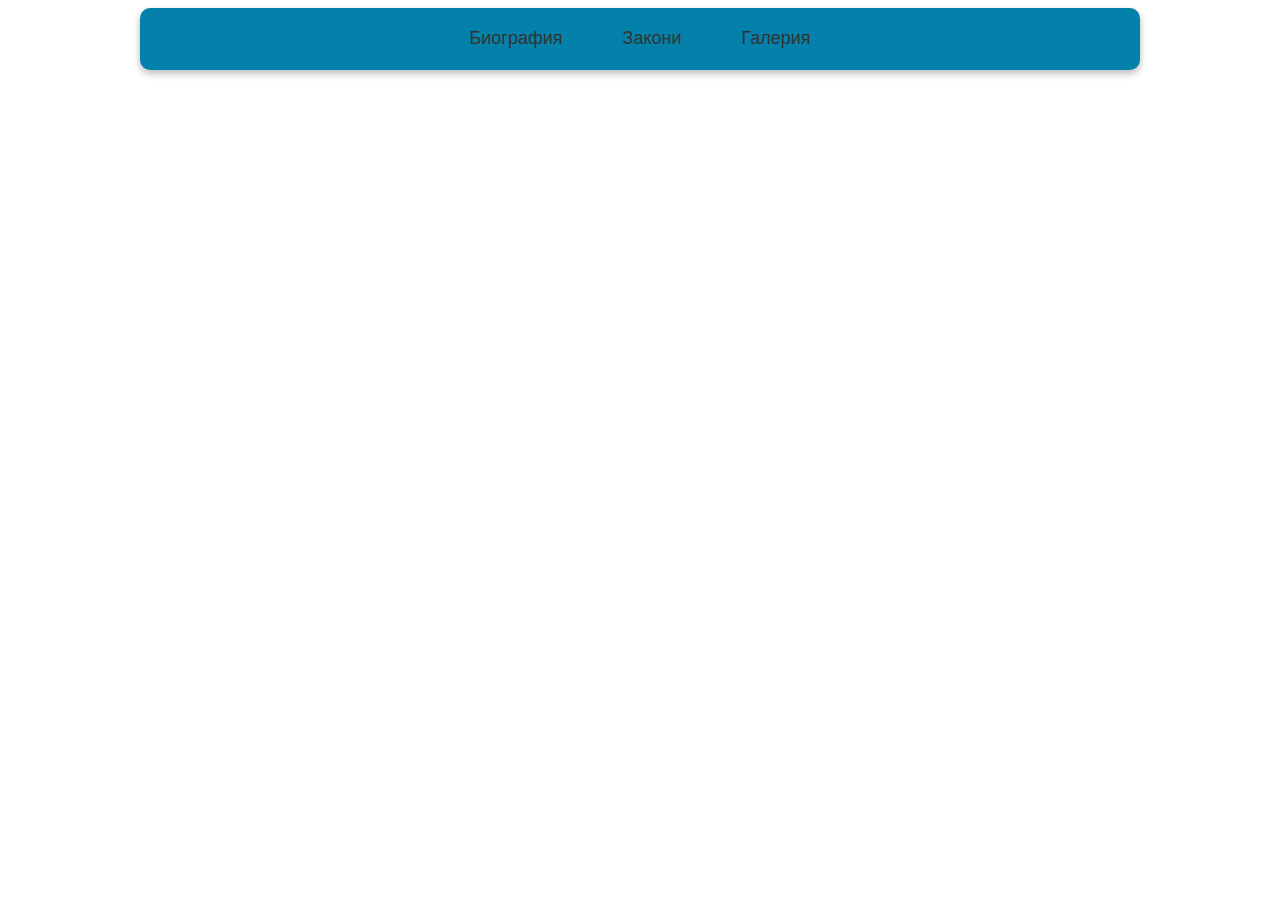
==== gal.html @ f354d73f "files" ====
<!DOCTYPE html>
<html>
    <head>
        <title>Исак Нютон</title>
        <link rel="stylesheet" href="style.css">
    </head>
    <body>
        <div class = "page">
            <div class = "page">
           <div class = "nav">
             <a href="index.html">Биография</a>
             <a href="inv.html">Закони</a>
             <a href="gal.html">Галерия</a>
           </div>
        </div>

    </body>
</html>
---- style.css ----
.nav {
  display: flex;
  justify-content: center; 
  align-items: center;     
  background-color: #0481aa; 
  padding: 10px 20px;
  box-shadow: 0 2px 5px rgba(0, 0, 0, 0.1); 
  border-radius: 10px;
}

.nav a {
  color: #333;
  font-weight: bold;
  padding: 10px 20px;
  margin: 0 10px;
  text-decoration: none;
  font-size: 18px;
  font-weight: 500;
  transition: all 0.3s ease;
  border-radius: 5px;
}

.nav a:hover {
  background-color: #0481aa; 
  color: #fff;
  box-shadow: 0 0 10px rgba(0, 0, 0, 0.1);
  transform: translateY(-2px); 
}

.nav a.active {
  background-color: #0481aa;
  color: #fff;
}
.page{
   margin: auto;
   background-color: azure;
   font-family: sans-serif;
   line-height: 1.2;
   color: #333;
   max-width: 1000px;
   text-align: justify;
   font-size: 20px;
   border-radius: 10px;
   box-shadow: 0 4px 8px rgba(0, 0, 0, 0.1);
   
}
.block1{
   display: flex;
   align-items: center;
   justify-content: center;
}
.text{
  font-size: 15px;
  padding-left: 20px;
  padding-right: 20px;
  float: left;
}
.text h2,.text h3{
   font-weight: 600;
   color: #0481aa;
   margin-bottom: 10px;
   

}
.image{
   max-width: 25%;
   max-height: 15%;
   float: left;
   padding: 6px;
   border-radius: 15px;
   box-shadow: 0 8px 10px rgba(0, 0, 0, 0.1);
  
   

}
.image:hover {
  transform: scale(1.05);
  box-shadow: 0 8px 16px rgba(0, 0, 0, 0.2);
}

.container {
  display: flex;
  justify-content: space-between; 
  gap: 20px; 
  padding: 20px;
}

.box {
  width: 30%; 
  background-color: #f5f5f5;
  border: 1px solid #ddd;
  border-radius: 8px;
  overflow: hidden;
  text-align: center;
  box-shadow: 0 4px 8px rgba(0, 0, 0, 0.1);
  
}

.box:hover {
  transform: translateY(-5px);
}

#image2 {
  width: 100%;
  height: auto;
  border-bottom: 1px solid #ddd;
}

#par2 {
  padding: 15px;
  font-size: 16px;
  color: #333;
}
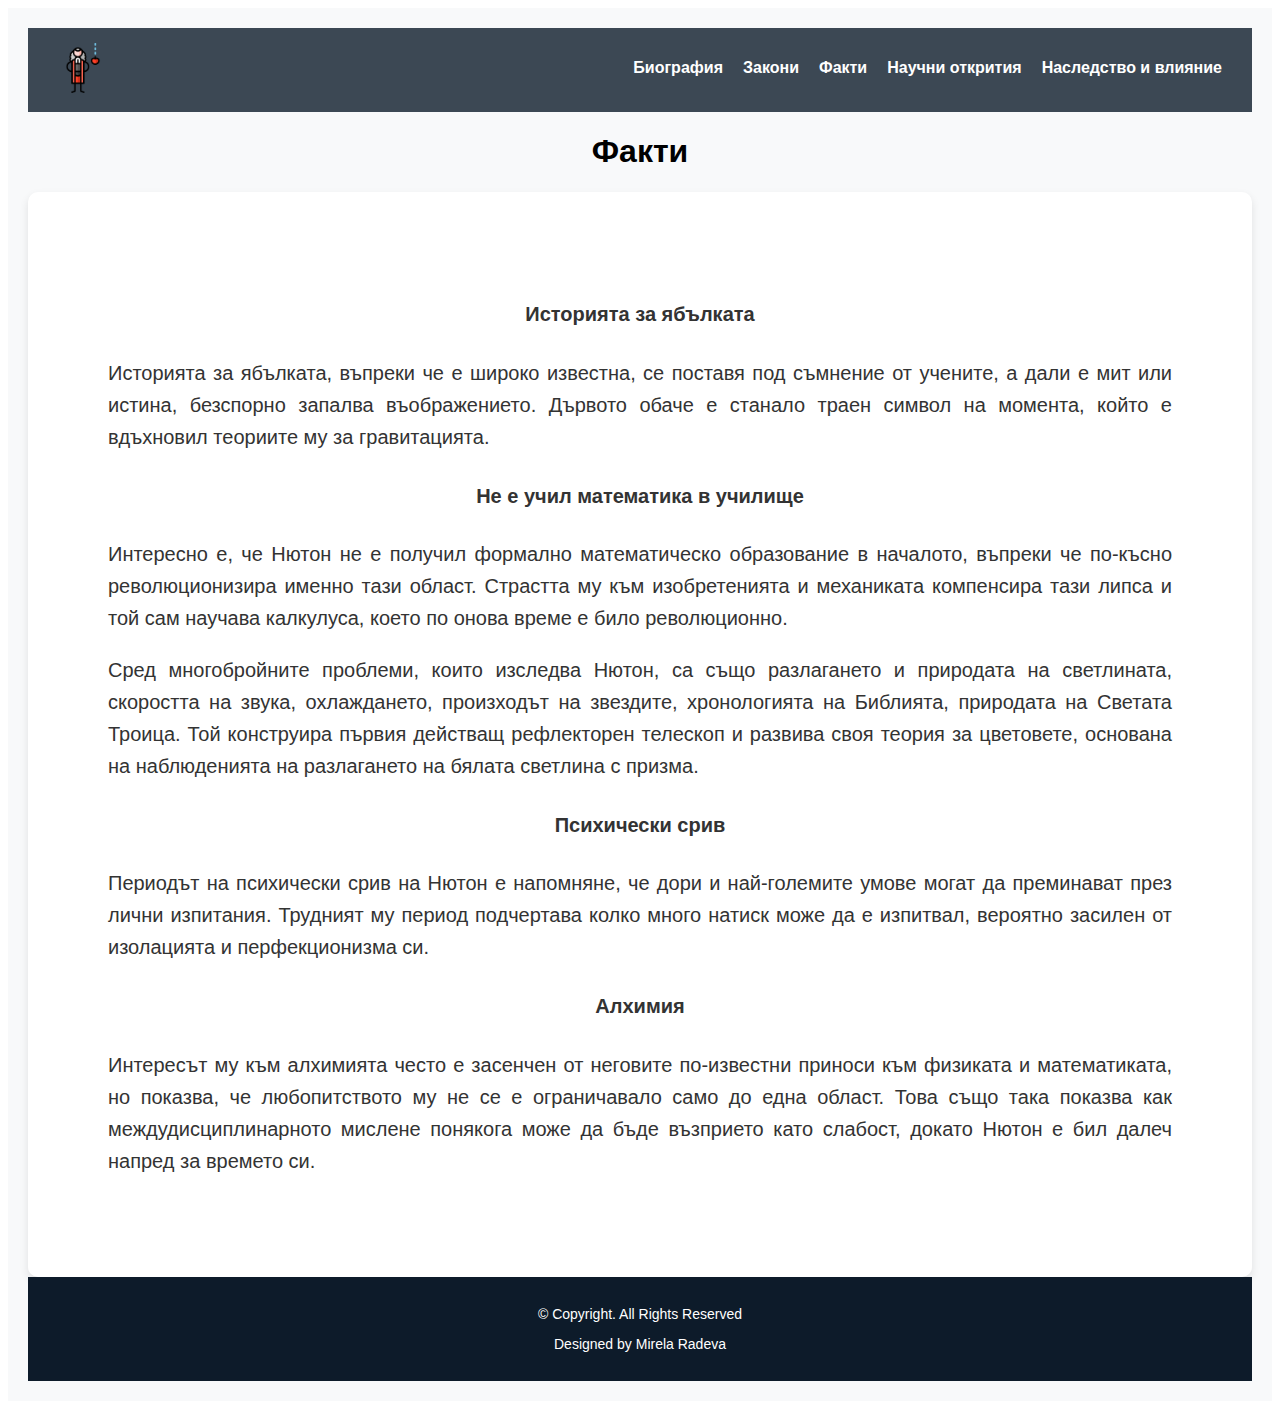
==== commit 2ef7778a: "files" ====
--- a/gal.html
+++ b/gal.html
@@ -5,14 +5,50 @@
         <link rel="stylesheet" href="style.css">
     </head>
     <body>
-        <div class = "page">
+       
             <div class = "page">
-           <div class = "nav">
-             <a href="index.html">Биография</a>
-             <a href="inv.html">Закони</a>
-             <a href="gal.html">Галерия</a>
-           </div>
+              <div class = "nav">
+                <div class="logo">
+                  <img src="isaac-newton.png" alt="Newton Logo">
+                </div>
+                <div class="nav-links">
+                   <a href="index.html">Биография</a>
+                   <a href="inv.html">Закони</a>
+                   <a href="gal.html">Факти</a>
+                   <a href="nauch.html">Научни открития</a>
+                   <a href="nacl.html">Наследство и влияние</a>
+                </div>
+              </div>
+              <h1 id="block_h5">Факти</h1>
+                <div class="block5">
+                  
+                  
+                  <div class="text5">
+                    <h4>Историята за ябълката</h4>
+                    <p>Историята за ябълката, въпреки че е широко известна, се поставя под съмнение от учените, а дали е мит или истина, 
+                      безспорно запалва въображението. Дървото обаче е станало траен символ на момента, който е вдъхновил теориите 
+                      му за гравитацията.</p>
+                      <h4>Не е учил математика в училище </h4>
+                    <p>Интересно е, че Нютон не е получил формално математическо образование в началото, въпреки че по-късно революционизира именно тази област. Страстта му към изобретенията и механиката 
+                      компенсира тази липса и той сам научава калкулуса, което по онова време е било революционно.</p>
+                    <p>Сред многобройните проблеми, които изследва Нютон, са също разлагането и природата на светлината, скоростта на звука,
+                       охлаждането, произходът на звездите, хронологията на Библията, природата на Светата Троица. Той конструира първия действащ рефлекторен телескоп и 
+                      развива своя теория за цветовете, основана на наблюденията на разлагането на бялата светлина с призма.</p>
+                      <h4>Психически срив</h4>
+                    <p>Периодът на психически срив на Нютон е напомняне, че дори и най-големите умове могат да преминават през лични изпитания. Трудният му период 
+                      подчертава колко много натиск може да е изпитвал, вероятно засилен от изолацията и перфекционизма си.</p>  
+                      <h4>Алхимия</h4>
+                      <p>Интересът му към алхимията често е засенчен от неговите по-известни приноси към физиката и математиката, но показва, че любопитството му не се е ограничавало само до една област. Това също така показва как междудисциплинарното
+                         мислене понякога може да бъде възприето като слабост, докато Нютон е бил далеч напред за времето си.</p>     
+                    </div>
+                 
+               </div>
+
+           <footer class="footer">
+            <p>© Copyright. All Rights Reserved</p>
+            <p>Designed by Mirela Radeva</p>
+        </footer>
         </div>
-
+      
     </body>
 </html>--- a/style.css
+++ b/style.css
@@ -1,88 +1,101 @@
 .nav {
   display: flex;
-  justify-content: center; 
-  align-items: center;     
-  background-color: #0481aa; 
-  padding: 10px 20px;
-  box-shadow: 0 2px 5px rgba(0, 0, 0, 0.1); 
-  border-radius: 10px;
-}
-
-.nav a {
+  align-items: center;
+  justify-content: space-between;
+  background:  rgba(13, 27, 42, 0.8);
+  padding: 15px 30px;
+  opacity: 3;
+}
+
+.logo img {
+  height: 50px;
+}
+
+.nav-links {
+  list-style: none;
+  display: flex;
+  gap: 20px;
+}
+
+.nav-links li {
+  display: inline;
+}
+
+.nav-links a {
+  text-decoration: none;
+  color: white;
+  font-weight: bold;
+  font-size: 16px;
+  position: relative; 
+  padding-bottom: 5px; 
+}
+
+.nav-links a::after {
+  content: "";
+  position: absolute;
+  left: 0;
+  bottom: 0;
+  width: 0%;
+  height: 2px;
+  background: red; 
+  transition: width 0.2s ease-in-out; 
+}
+.nav-links a:hover::after {
+  width: 100%; 
+}
+
+
+.page{
+  font-family: Georgia, Arial, Helvetica;
+  background-color: #f8f9fa;
+  margin: 0;
+  padding: 20px;
+  
+
+   
+}
+.block1{
+  background: white;
+  padding: 30px;
+  border-radius: 10px;
+  box-shadow: 0 4px 8px rgba(0, 0, 0, 0.1);
+  max-width: 2000px;
+}
+.block1 h1{
+  text-align: center;
+  font-size: 24px;
+  color: #1a1a1a;
+}
+.texti{
+    display: flex;
+    align-items: center;
+    gap: 20px;
+}
+.texti img {
+  width: 300px;
+  height: auto;
+  border-radius: 8px;
+  box-shadow: 2px 2px 10px rgba(0, 0, 0, 0.2);
+}
+.text {
+  flex: 1;
+  font-size: 18px;
+  line-height: 1.6;
   color: #333;
-  font-weight: bold;
-  padding: 10px 20px;
-  margin: 0 10px;
-  text-decoration: none;
-  font-size: 18px;
-  font-weight: 500;
-  transition: all 0.3s ease;
-  border-radius: 5px;
-}
-
-.nav a:hover {
-  background-color: #0481aa; 
-  color: #fff;
-  box-shadow: 0 0 10px rgba(0, 0, 0, 0.1);
-  transform: translateY(-2px); 
-}
-
-.nav a.active {
-  background-color: #0481aa;
-  color: #fff;
-}
-.page{
-   margin: auto;
-   background-color: azure;
-   font-family: sans-serif;
-   line-height: 1.2;
-   color: #333;
-   max-width: 1000px;
-   text-align: justify;
-   font-size: 20px;
-   border-radius: 10px;
-   box-shadow: 0 4px 8px rgba(0, 0, 0, 0.1);
-   
-}
-.block1{
-   display: flex;
-   align-items: center;
-   justify-content: center;
-}
-.text{
-  font-size: 15px;
-  padding-left: 20px;
-  padding-right: 20px;
-  float: left;
-}
-.text h2,.text h3{
-   font-weight: 600;
-   color: #0481aa;
-   margin-bottom: 10px;
-   
-
-}
-.image{
-   max-width: 25%;
-   max-height: 15%;
-   float: left;
-   padding: 6px;
-   border-radius: 15px;
-   box-shadow: 0 8px 10px rgba(0, 0, 0, 0.1);
-  
-   
-
-}
-.image:hover {
-  transform: scale(1.05);
-  box-shadow: 0 8px 16px rgba(0, 0, 0, 0.2);
-}
-
+}
+
+  
 .container {
   display: flex;
   justify-content: space-between; 
   gap: 20px; 
   padding: 20px;
+  background: white;
+  padding: 30px;
+  border-radius: 10px;
+  box-shadow: 0 4px 8px rgba(0, 0, 0, 0.1);
+  max-width: 2000px;
+
 }
 
 .box {
@@ -111,4 +124,117 @@
   font-size: 16px;
   color: #333;
 }
-
+.footer {
+  background-color: #0D1B2A; /* Dark Blue */
+  color: white;
+  text-align: center;
+  padding: 15px;
+  font-size: 14px;
+}
+
+
+
+.wrap{
+  padding: 2em;
+  display: grid;
+  grid-template-columns: 70% 30%;
+  grid-column-gap: 4em;
+  grid-row-gap: 1em;
+  font-size: 18px;
+  background: white;
+  border-radius: 10px;
+  box-shadow: 0 4px 8px rgba(0, 0, 0, 0.1);
+  max-width: 2000px;
+  
+
+
+}
+#head_nauch{
+  text-align: center;
+  color: #0481aa;
+}
+.img4{
+
+  max-width: 25%;
+  max-height: 15%;
+  border-radius: 30px;
+  border-radius: 8px;
+  box-shadow: 2px 2px 10px rgba(0, 0, 0, 0.2);
+  
+}
+.img4:hover {
+  transform: scale(1.05);
+  box-shadow: 0 8px 16px rgba(0, 0, 0, 0.2);
+}
+.text2{
+  text-align: center;
+}
+.back{
+  
+  width: 100%;
+  height: 600px;
+  background-position: center;
+  background-size: cover;
+  background-image: url(https://images-wixmp-ed30a86b8c4ca887773594c2.wixmp.com/f/eb4db484-095f-4c09-92ab-ce2eb98ba80e/d50x8lo-ad63b912-f4de-4500-8323-01be4b1dac7c.jpg/v1/fill/w_900,h_540,q_75,strp/sir_isaac_newton_wallpaper_by_blinded_by_bats_d50x8lo-fullview.jpg?token=eyJ0eXAiOiJKV1QiLCJhbGciOiJIUzI1NiJ9.[base64].KG58GqjVffSXbMar9ib9SgRaJdEiXKjgzF0vC2rs_CY);
+  background-attachment: fixed;
+  color: white;
+  display: flex;
+}
+.back p{
+  font-size: 40px;
+  margin-right: 1000px;
+  padding: 100px 20px;
+  color: #0D1B2A;
+ 
+  
+
+}
+#anim{
+  opacity: 0;
+  transform: translateY(30px);
+  animation: moveup 0.5s linear forwards;
+}
+@keyframes moveup{
+  100%{
+    opacity: 1;
+    transform: translateY(0px);
+
+  }
+}
+.block5{
+ 
+  background: white;
+  padding: 30px;
+  border-radius: 10px;
+  box-shadow: 0 4px 8px rgba(0, 0, 0, 0.1);
+  max-width: 2000px;
+}
+.text5{
+  flex: 1;
+  font-size: 20px;
+  line-height: 1.6;
+  color: #333;
+  padding: 50px;
+ 
+}
+.block5 p{
+  text-align: justify;
+}
+.block5 h4{
+  text-align: center;
+}
+#block_h5{
+  text-align: center;
+}
+.videoo{
+  display: flex;
+  justify-content: center;
+  margin-top: 32px;
+  margin-bottom: 60px;
+
+
+}
+.vid{
+  width: 768px;
+  height: 432px;
+}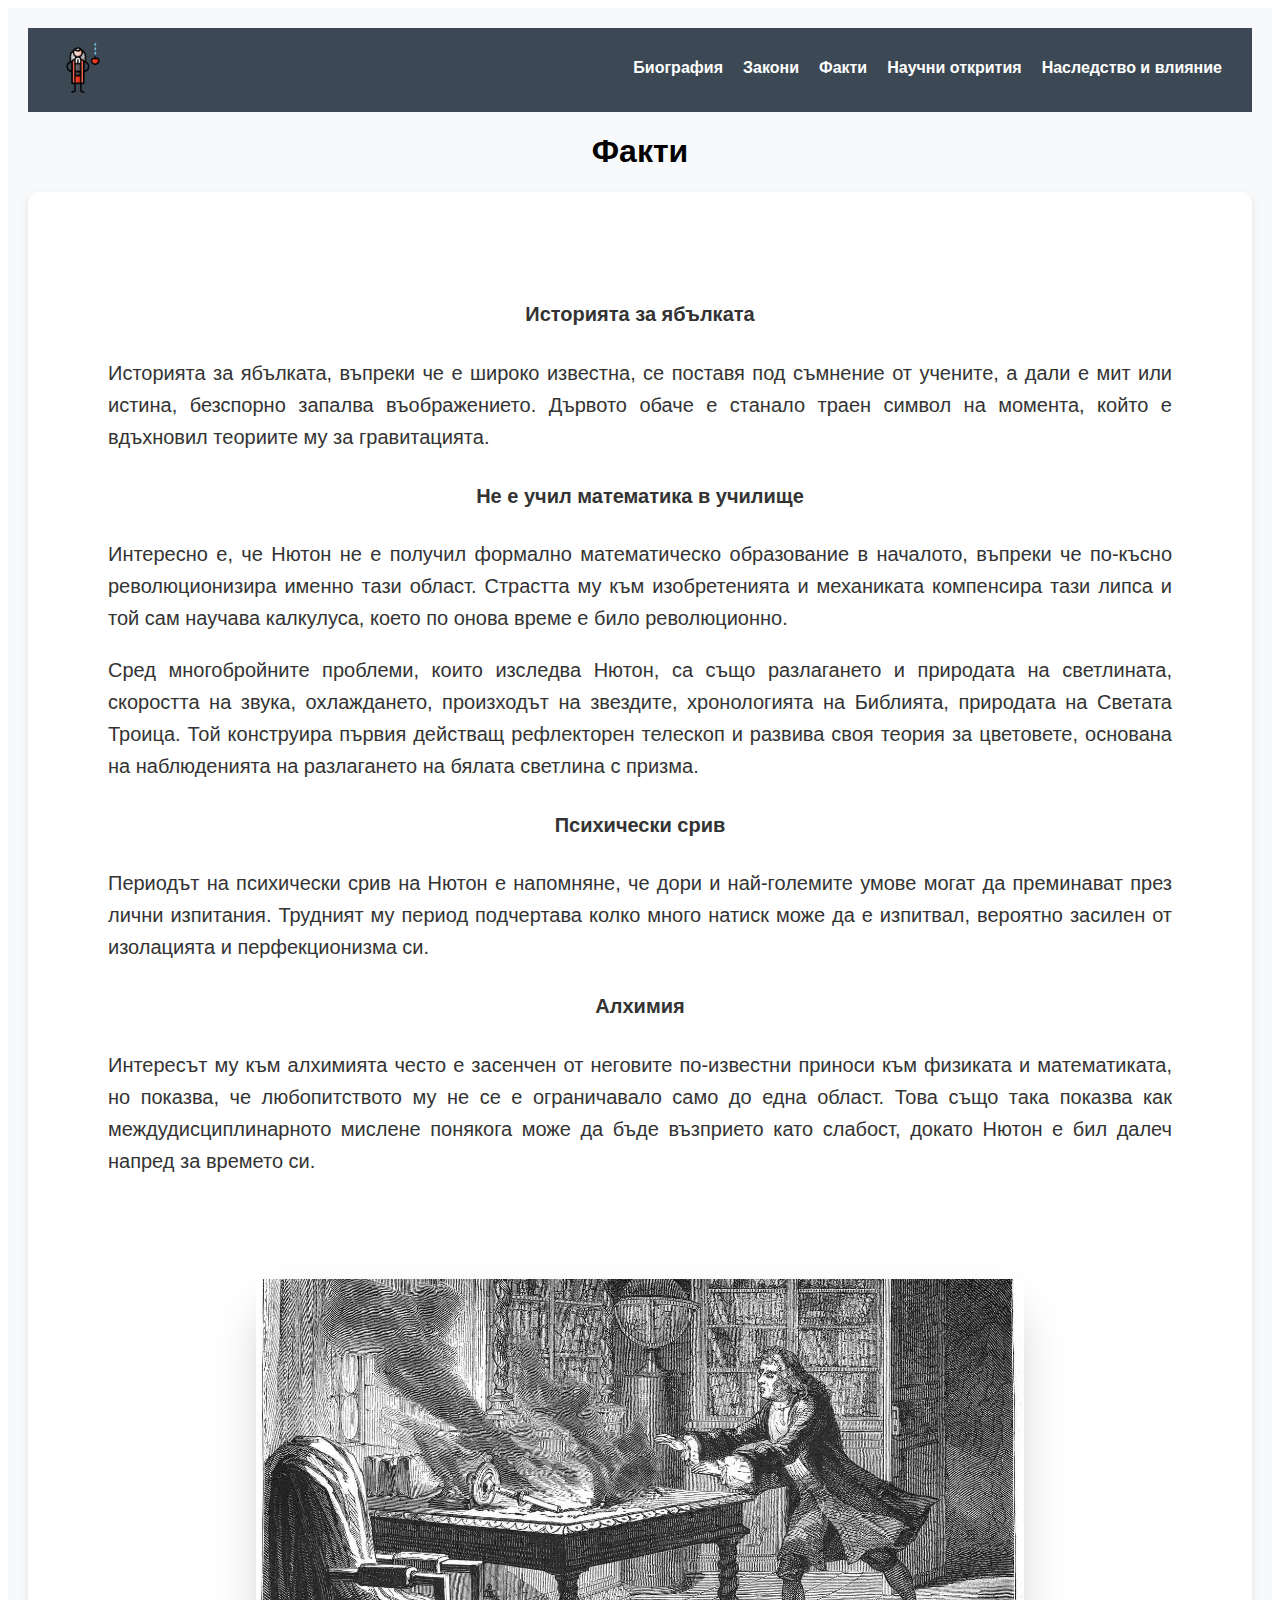
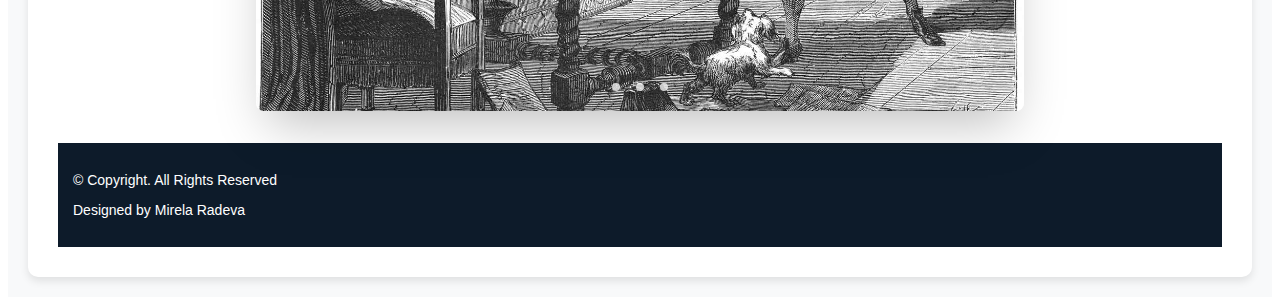
==== commit 46a06edf: "files" ====
--- a/gal.html
+++ b/gal.html
@@ -41,8 +41,22 @@
                       <p>Интересът му към алхимията често е засенчен от неговите по-известни приноси към физиката и математиката, но показва, че любопитството му не се е ограничавало само до една област. Това също така показва как междудисциплинарното
                          мислене понякога може да бъде възприето като слабост, докато Нютон е бил далеч напред за времето си.</p>     
                     </div>
-                 
-               </div>
+                    <section class="container1">
+                      <div class="slider-wrapper">
+                        <div class="slider">
+                          <img id="slide-1" src="fire.jpg" />
+                          <img id="slide-2" src="al.jpg" />
+                          <img id="slide-3" src="apple.jpg" />
+                        </div>
+                        <div class="slider-nav">
+                          <a href="#slide-1"></a>
+                          <a href="#slide-2"></a>
+                          <a href="#slide-3"></a>
+                        </div>
+                      </div>
+                    </section>
+                    
+               
 
            <footer class="footer">
             <p>© Copyright. All Rights Reserved</p>
--- a/style.css
+++ b/style.css
@@ -237,4 +237,75 @@
 .vid{
   width: 768px;
   height: 432px;
-}+}
+ 
+.container1 {
+	padding: 2rem;
+}
+
+.slider-wrapper {
+	position: relative;
+	max-width: 48rem;
+	margin: 0 auto;
+}
+
+.slider {
+	display: flex;
+	aspect-ratio: 16 / 9;
+	overflow-x: auto;
+	scroll-snap-type: x mandatory;
+	scroll-behavior: smooth;
+	box-shadow: 0 1.5rem 3rem -0.75rem hsla(0, 0%, 0%, 0.25);
+	border-radius: 0.5rem;
+	-ms-overflow-style: none; /* Hide scrollbar IE and Edge */
+	scrollbar-width: none; /* Hide scrollbar Firefox */
+}
+
+/* Hide scrollbar for Chrome, Safari and Opera */
+.slider::-webkit-scrollbar {
+	display: none;
+}
+
+.slider img {
+	flex: 1 0 100%;
+	scroll-snap-align: start;
+	object-fit: cover;
+}
+
+.slider-nav {
+	display: flex;
+	column-gap: 1rem;
+	position: absolute;
+	bottom: 1.25rem;
+	left: 50%;
+	transform: translateX(-50%);
+	z-index: 1;
+}
+
+.slider-nav a {
+	width: 0.5rem;
+	height: 0.5rem;
+	border-radius: 50%;
+	background-color: #fff;
+	opacity: 0.75;
+	transition: opacity ease 250ms;
+}
+
+.slider-nav a:hover {
+	opacity: 1;
+}
+.button button {
+  background-color:black;
+  border: none;
+  color: white;
+  padding: 15px 32px;
+  text-align: center;
+  text-decoration: none;
+  display: inline-block;
+  font-size: 16px;
+}
+.button button:hover {
+  background-color: grey;
+  color: white;
+  box-shadow: 0 8px 16px 0 rgba(0,0,0,0.2), 0 6px 20px 0 rgba(0,0,0,0.19)
+}
